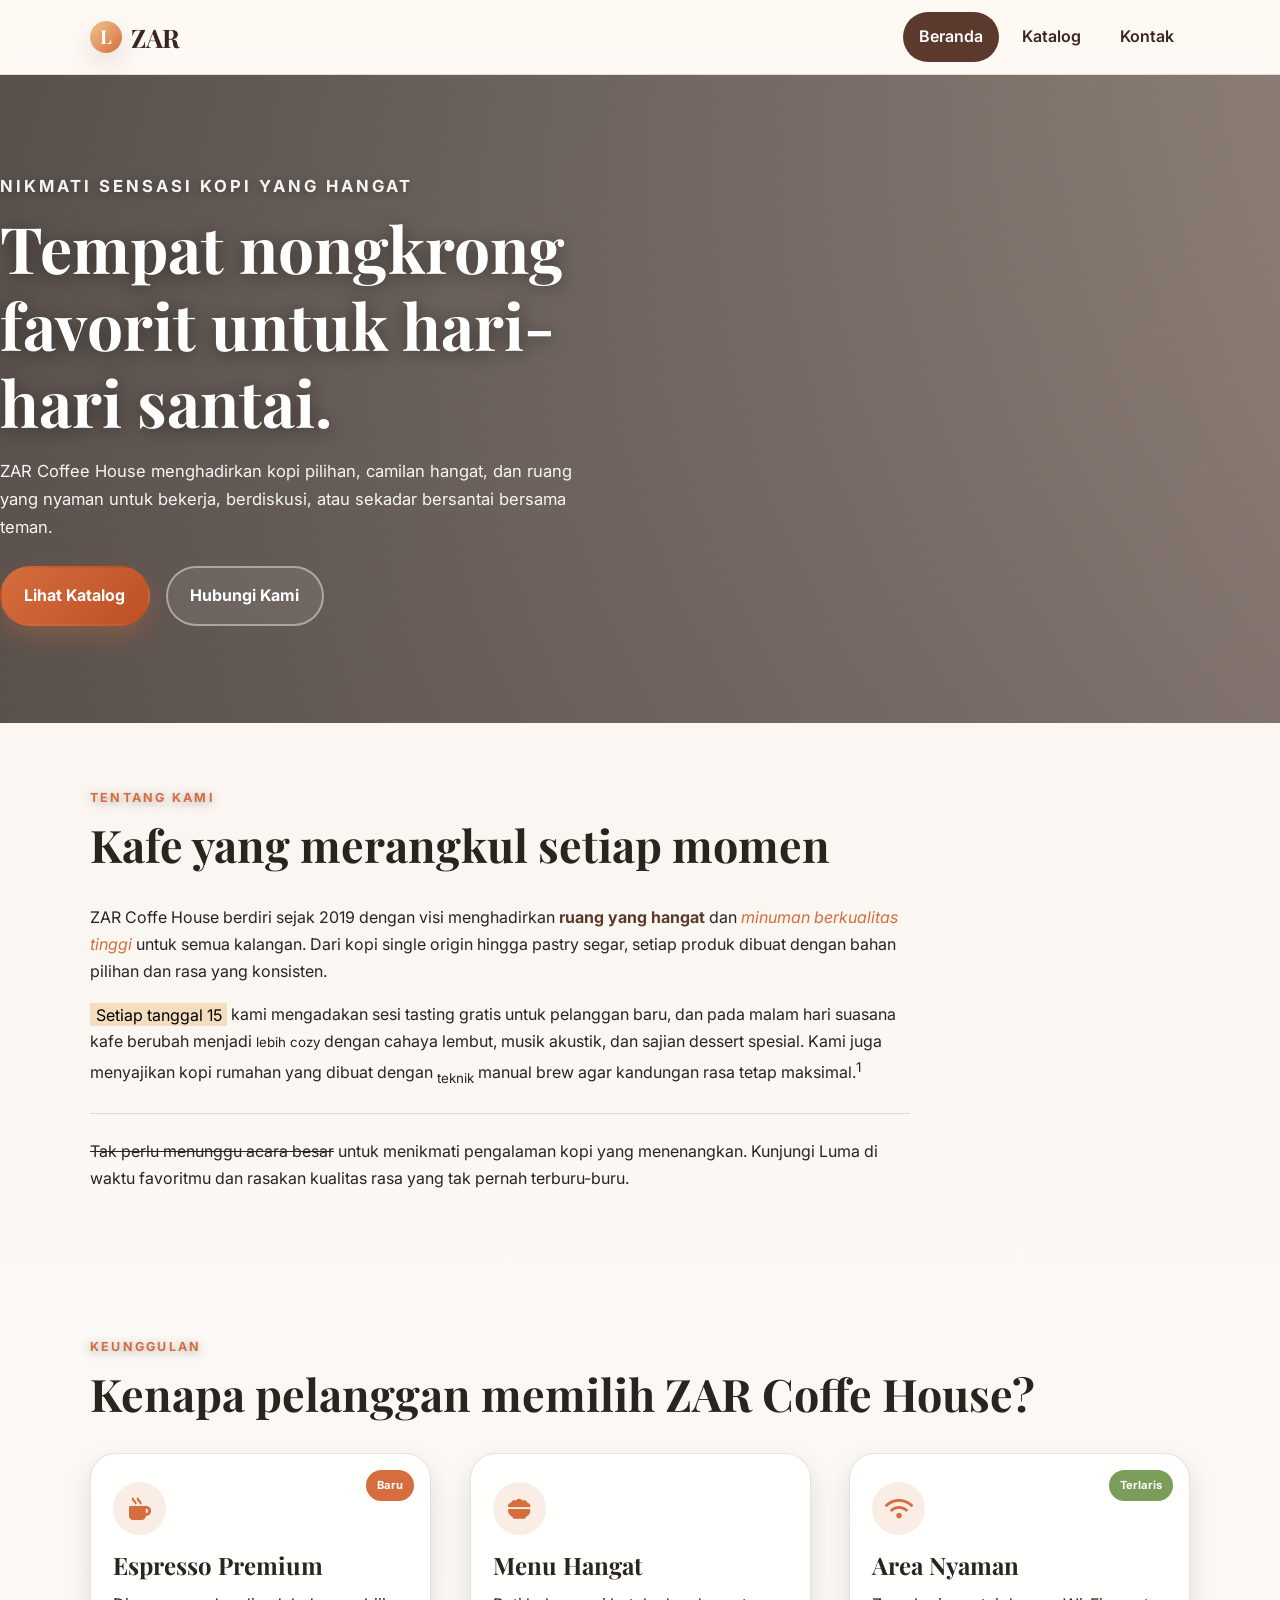
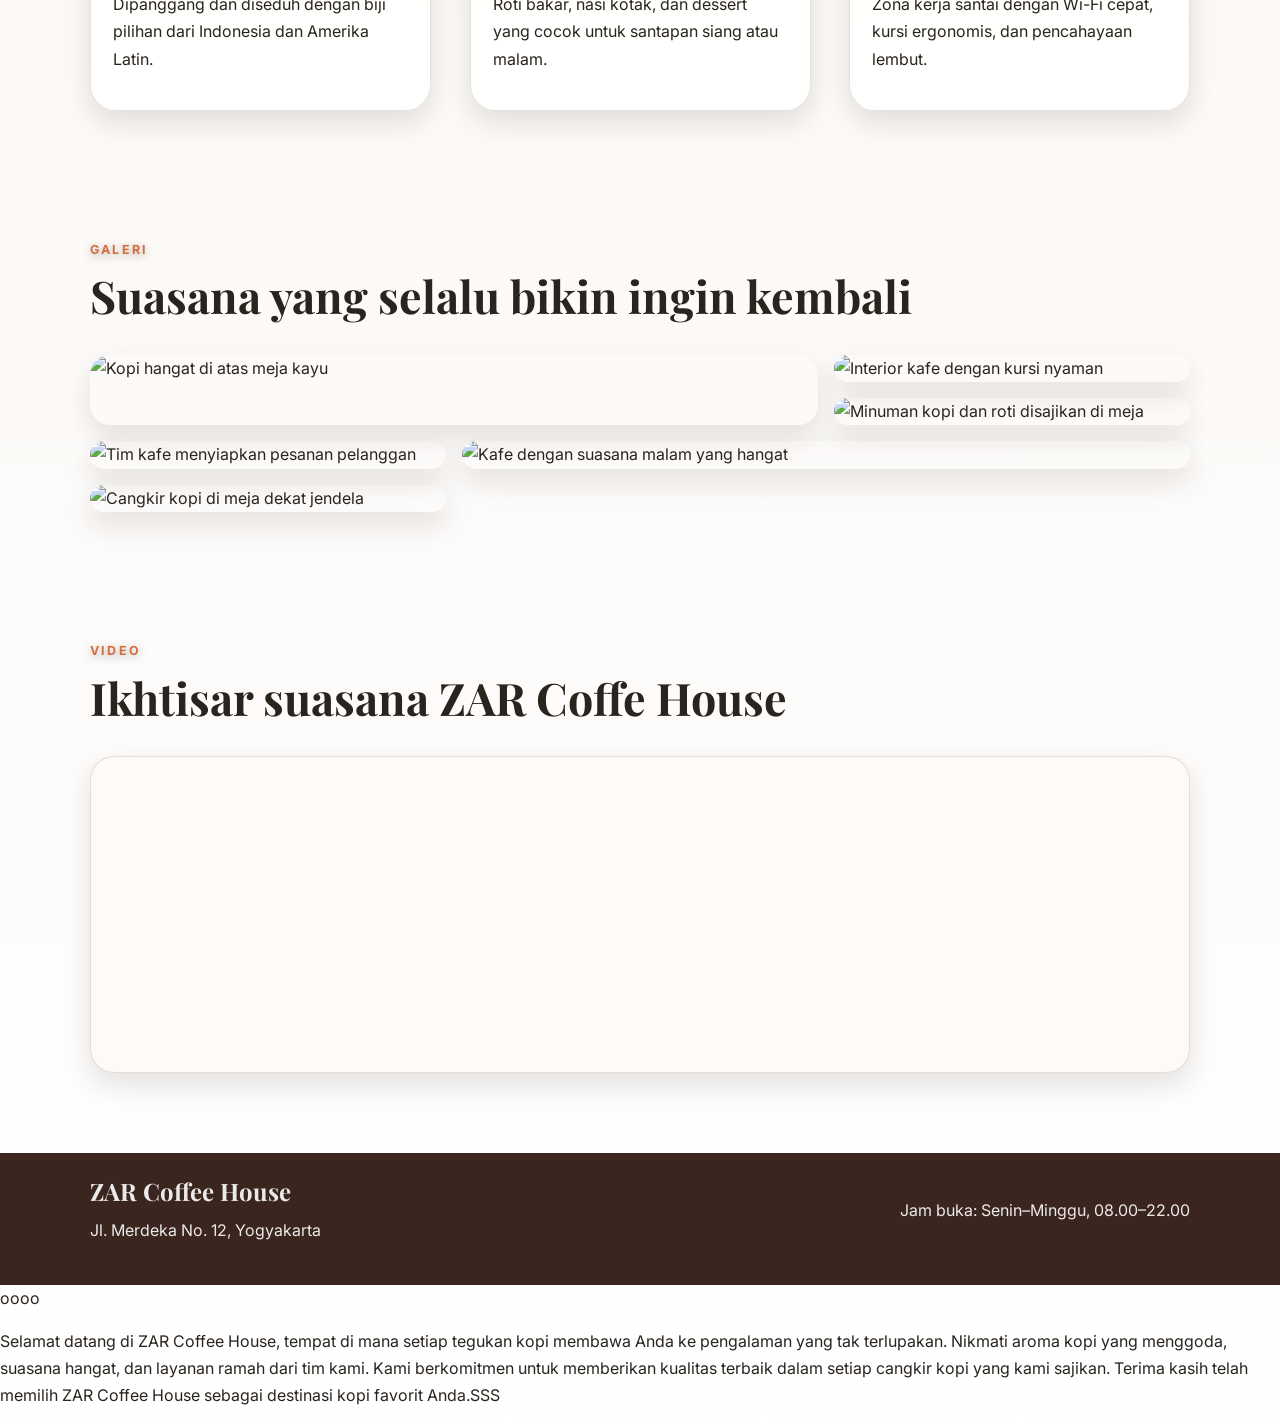
==== index.html @ 1b208d30 "feat: Add initial website structure and styles for ZAR Coffee House - Create main HTML pages: index." ====
<!DOCTYPE html>
<html lang="id">

<head>
  <meta charset="UTF-8" />
  <title>Beranda | ZAR Coffee House</title>
  <meta name="description"
    content="Luma Coffee House adalah kafe modern yang menghadirkan kopi spesial, makanan hangat, dan suasana santai untuk semua kalangan." />
  <meta name="viewport" content="width=device-width, initial-scale=1.0" />
  <link rel="icon" type="image/svg+xml" href="favicon.svg" />
  <link rel="preconnect" href="https://fonts.googleapis.com" />
  <link rel="preconnect" href="https://fonts.gstatic.com" crossorigin />
  <link
    href="https://fonts.googleapis.com/css2?family=Playfair+Display:wght@600;700;800&family=Inter:wght@400;500;600;700&display=swap"
    rel="stylesheet" />
  <link rel="stylesheet" href="https://cdnjs.cloudflare.com/ajax/libs/font-awesome/6.5.2/css/all.min.css"
    crossorigin="anonymous" referrerpolicy="no-referrer" />
  <link rel="stylesheet" href="bulan1.css" />
</head>

<body id="top">
  <header class="site-header">
    <div class="container nav-wrap">
      <a class="brand" href="index.html" aria-label="Beranda Luma Coffee House">
        <span class="brand-mark">L</span>
        ZAR
      </a>
      <nav class="main-nav" aria-label="Navigasi utama">
        <ul>
          <li><a href="index.html" class="active">Beranda</a></li>
          <li><a href="katalog.html">Katalog</a></li>
          <li><a href="kontak.html">Kontak</a></li>
        </ul>
      </nav>
    </div>
  </header>

  <main>
    <section class="hero">
      <div class="hero-overlay"></div>
      <div class="container hero-content">
        <p class="eyebrow">Nikmati sensasi kopi yang hangat</p>
        <h1>Tempat nongkrong favorit untuk hari-hari santai.</h1>
        <p>
          ZAR Coffee House menghadirkan kopi pilihan, camilan hangat, dan ruang
          yang nyaman untuk bekerja, berdiskusi, atau sekadar bersantai bersama
          teman.
        </p>
        <div class="cta-group">
          <a href="katalog.html" class="btn btn-primary">Lihat Katalog</a>
          <a href="kontak.html" class="btn btn-secondary">Hubungi Kami</a>
        </div>
      </div>
    </section>

    <section class="about section-wrap" aria-labelledby="about-title">
      <div class="container">
        <div class="section-heading">
          <p class="eyebrow eyebrow-dark">Tentang kami</p>
          <h2 id="about-title">Kafe yang merangkul setiap momen</h2>
        </div>
        <div class="about-copy">
          <p>
            ZAR Coffe House berdiri sejak 2019 dengan visi menghadirkan <strong>ruang yang hangat</strong>
            dan <em>minuman berkualitas tinggi</em> untuk semua kalangan. Dari kopi single origin
            hingga pastry segar, setiap produk dibuat dengan bahan pilihan dan rasa yang konsisten.
          </p>
          <p>
            <mark>Setiap tanggal 15</mark> kami mengadakan sesi tasting gratis untuk pelanggan baru, dan
            pada malam hari suasana kafe berubah menjadi <small>lebih cozy</small> dengan cahaya lembut,
            musik akustik, dan sajian dessert spesial. Kami juga menyajikan kopi rumahan yang dibuat
            dengan <sub>teknik</sub> manual brew agar kandungan rasa tetap maksimal.<sup>1</sup>
          </p>
          <hr />
          <p>
            <del>Tak perlu menunggu acara besar</del> untuk menikmati pengalaman kopi yang menenangkan.
            Kunjungi Luma di waktu favoritmu dan rasakan kualitas rasa yang tak pernah terburu-buru.
          </p>
        </div>
      </div>
    </section>

    <section class="features section-wrap" aria-labelledby="feature-title">
      <div class="container">
        <div class="section-heading">
          <p class="eyebrow eyebrow-dark">Keunggulan</p>
          <h2 id="feature-title">Kenapa pelanggan memilih ZAR Coffe House?</h2>
        </div>
        <div class="card-grid">
          <article class="feature-card">
            <span class="badge">Baru</span>
            <i class="fa-solid fa-mug-hot"></i>
            <h3>Espresso Premium</h3>
            <p>Dipanggang dan diseduh dengan biji pilihan dari Indonesia dan Amerika Latin.</p>
          </article>
          <article class="feature-card">
            <i class="fa-solid fa-bowl-food"></i>
            <h3>Menu Hangat</h3>
            <p>Roti bakar, nasi kotak, dan dessert yang cocok untuk santapan siang atau malam.</p>
          </article>
          <article class="feature-card">
            <span class="badge badge-alt">Terlaris</span>
            <i class="fa-solid fa-wifi"></i>
            <h3>Area Nyaman</h3>
            <p>Zona kerja santai dengan Wi-Fi cepat, kursi ergonomis, dan pencahayaan lembut.</p>
          </article>
        </div>
      </div>
    </section>

    <section class="gallery section-wrap" aria-labelledby="gallery-title">
      <div class="container">
        <div class="section-heading">
          <p class="eyebrow eyebrow-dark">Galeri</p>
          <h2 id="gallery-title">Suasana yang selalu bikin ingin kembali</h2>
        </div>
        <div class="gallery-grid">
          <figure class="gallery-item large">
            <img src="https://images.unsplash.com/photo-1509042239860-f550ce710b93?auto=format&fit=crop&w=900&q=80"
              alt="Kopi hangat di atas meja kayu" />
          </figure>
          <figure class="gallery-item">
            <img src="https://images.unsplash.com/photo-1442512595331-e89e73853f31?auto=format&fit=crop&w=900&q=80"
              alt="Interior kafe dengan kursi nyaman" />
          </figure>
          <figure class="gallery-item">
            <img src="https://images.unsplash.com/photo-1495474472287-4d71bcdd2085?auto=format&fit=crop&w=900&q=80"
              alt="Minuman kopi dan roti disajikan di meja" />
          </figure>
          <figure class="gallery-item">
            <img src="https://images.unsplash.com/photo-1554118811-1e0d58224f24?auto=format&fit=crop&w=900&q=80"
              alt="Tim kafe menyiapkan pesanan pelanggan" />
          </figure>
          <figure class="gallery-item wide">
            <img src="https://images.unsplash.com/photo-1517248135467-4c7edcad34c4?auto=format&fit=crop&w=1200&q=80"
              alt="Kafe dengan suasana malam yang hangat" />
          </figure>
          <figure class="gallery-item">
            <img src="https://images.unsplash.com/photo-1521017432531-fbd92d768814?auto=format&fit=crop&w=900&q=80"
              alt="Cangkir kopi di meja dekat jendela" />
          </figure>
        </div>
      </div>
    </section>

    <section class="video-section section-wrap" aria-labelledby="video-title">
      <div class="container">
        <div class="section-heading">
          <p class="eyebrow eyebrow-dark">Video</p>
          <h2 id="video-title">Ikhtisar suasana ZAR Coffe House</h2>
        </div>
        <div class="video-wrapper">
          <iframe width="560" height="315" src="https://www.youtube.com/embed/1hJ4ZSvnM4g?si=KMGo0pihZCCD6wOI"
            title="YouTube video player" frameborder="0"
            allow="accelerometer; autoplay; clipboard-write; encrypted-media; gyroscope; picture-in-picture; web-share"
            referrerpolicy="strict-origin-when-cross-origin" allowfullscreen></iframe>
        </div>
      </div>
    </section>
  </main>

  <footer class="site-footer">
    <div class="container footer-wrap">
      <div>
        <h3>ZAR Coffee House</h3>
        <p>Jl. Merdeka No. 12, Yogyakarta</p>
      </div>
      <div>
        <p>Jam buka: Senin–Minggu, 08.00–22.00</p>
      </div>
    </div>
  </footer>
  <p>oooo</p>
    Selamat datang di ZAR Coffee House, tempat di mana setiap tegukan kopi membawa Anda ke pengalaman yang tak terlupakan. Nikmati aroma kopi yang menggoda, suasana hangat, dan layanan ramah dari tim kami. Kami berkomitmen untuk memberikan kualitas terbaik dalam setiap cangkir kopi yang kami sajikan. Terima kasih telah memilih ZAR Coffee House sebagai destinasi kopi favorit Anda.SSS
  </p>
</body>

</html>
---- bulan1.css ----
/* ===== Reset & Variabel ===== */
* {
  box-sizing: border-box;
  margin: 0;
  padding: 0;
}

:root {
  --bg: #f8f1ea;
  --bg-soft: #fffaf5;
  --primary: #5b3a2d;
  --primary-dark: #3b261f;
  --accent: #d56d3d;
  --secondary: #f0c68c;
  --text: #2a241f;
  --muted: #6b5a50;
  --card: rgba(255, 255, 255, 0.9);
  --shadow: 0 12px 28px rgba(35, 21, 15, 0.12);
  --line: rgba(91, 58, 45, 0.15);
  --white: #ffffff;
}

html {
  scroll-behavior: smooth;
}

body {
  font-family: "Inter", "Segoe UI", sans-serif;
  background: linear-gradient(180deg, rgba(248, 241, 234, 0.9), rgba(255, 255, 255, 1));
  color: var(--text);
  line-height: 1.7;
  text-rendering: optimizeLegibility;
}

img,
iframe,
video,
audio {
  display: block;
  max-width: 100%;
}

a {
  color: var(--primary);
  text-decoration: none;
  transition: all 0.3s ease;
}

a:hover,
a:focus {
  color: var(--accent);
}

button,
input,
textarea,
select {
  font: inherit;
}

p {
  margin-bottom: 1rem;
}

::selection {
  background: rgba(213, 109, 61, 0.18);
}

::placeholder {
  color: #8f7a6f;
}

.container {
  width: min(1100px, 92%);
  margin: 0 auto;
}

.section-wrap {
  padding: 4rem 0;
}

.eyebrow {
  font-size: 0.78rem;
  letter-spacing: 0.18em;
  text-transform: uppercase;
  font-weight: 700;
  color: var(--secondary);
  margin-bottom: 0.6rem;
}

.eyebrow-dark {
  color: var(--accent);
}

.section-heading {
  margin-bottom: 2rem;
}

h1,
h2,
h3,
.brand {
  font-family: "Playfair Display", Georgia, serif;
  line-height: 1.2;
}

h1 {
  font-size: clamp(2.2rem, 5vw, 4rem);
  margin-bottom: 1rem;
}

h2 {
  font-size: clamp(1.8rem, 3.5vw, 2.8rem);
  margin-bottom: 0.9rem;
}

h3 {
  font-size: 1.5rem;
  margin-bottom: 0.7rem;
}

/* ===== Header ===== */
.site-header {
  position: sticky;
  top: 0;
  z-index: 40;
  background: rgba(255, 250, 245, 0.9);
  border-bottom: 1px solid var(--line);
  backdrop-filter: blur(8px);
}

.nav-wrap {
  display: flex;
  align-items: center;
  justify-content: space-between;
  gap: 1rem;
  min-height: 74px;
}

.brand {
  display: inline-flex;
  align-items: center;
  gap: 0.55rem;
  font-size: 1.6rem;
  font-weight: 700;
  color: var(--primary-dark);
}

.brand-mark {
  display: inline-flex;
  align-items: center;
  justify-content: center;
  width: 2rem;
  height: 2rem;
  border-radius: 50%;
  background: linear-gradient(135deg, var(--secondary), var(--accent));
  color: var(--white);
  font-size: 1.2rem;
  font-weight: 700;
  box-shadow: var(--shadow);
}

.main-nav ul {
  display: flex;
  flex-wrap: wrap;
  align-items: center;
  gap: 0.45rem;
  list-style: none;
}

.main-nav a {
  display: inline-block;
  padding: 0.7rem 1rem;
  border-radius: 999px;
  font-weight: 600;
  color: var(--primary-dark);
}

.main-nav a.active,
.main-nav a:hover,
.main-nav a:focus {
  background: var(--primary);
  color: var(--white);
}

/* ===== Hero ===== */
.hero {
  position: relative;
  min-height: 72vh;
  display: flex;
  align-items: center;
  background-image: linear-gradient(135deg, rgba(31, 23, 18, 0.7), rgba(91, 58, 45, 0.42)),
    url("https://images.unsplash.com/photo-1504753793650-d4a2b783c15e?auto=format&fit=crop&w=1400&q=80");
  background-size: cover;
  background-position: center;
  background-repeat: no-repeat;
}

.hero-overlay {
  position: absolute;
  inset: 0;
  background: linear-gradient(180deg, rgba(25, 17, 14, 0.12), rgba(25, 17, 14, 0.35));
}

.hero-content {
  position: relative;
  z-index: 1;
  width: min(640px, 92%);
  margin-left: 0;
  color: var(--white);
  padding: 3rem 0;
}

.hero-content h1 {
  text-shadow: 0 3px 18px rgba(0, 0, 0, 0.45);
}

.hero-content p {
  max-width: 38rem;
  color: rgba(255, 255, 255, 0.94);
  font-size: 1.04rem;
}

.eyebrow,
.hero-content .eyebrow {
  text-shadow: 0 2px 10px rgba(0, 0, 0, 0.35);
}

.cta-group {
  display: flex;
  flex-wrap: wrap;
  gap: 1rem;
  margin-top: 1.5rem;
}

.btn {
  display: inline-flex;
  align-items: center;
  justify-content: center;
  min-height: 48px;
  padding: 0.9rem 1.4rem;
  border: 2px solid transparent;
  border-radius: 999px;
  font-weight: 700;
  transition: transform 0.3s ease, box-shadow 0.3s ease;
}

.btn:hover,
.btn:focus,
.btn:active {
  transform: translateY(-2px);
}

.btn-primary {
  background: linear-gradient(135deg, var(--accent), #bd4f26);
  color: var(--white);
  box-shadow: 0 10px 24px rgba(213, 109, 61, 0.3);
}

.btn-secondary {
  background: rgba(255, 255, 255, 0.08);
  border-color: rgba(255, 255, 255, 0.42);
  color: var(--white);
}

/* ===== About ===== */
.about-copy {
  max-width: 820px;
}

.about-copy strong {
  color: var(--primary);
}

.about-copy em {
  color: var(--accent);
}

.about-copy mark {
  background: rgba(240, 198, 140, 0.5);
  padding: 0.1rem 0.35rem;
}

.about-copy hr {
  border: 0;
  border-top: 1px solid var(--line);
  margin: 1.5rem 0;
}

/* ===== Feature cards ===== */
.card-grid {
  display: flex;
  flex-wrap: wrap;
  gap: 1.5rem;
}

.feature-card {
  position: relative;
  flex: 1 1 250px;
  min-height: 240px;
  padding: 1.8rem 1.4rem 1.3rem;
  background: var(--card);
  border: 1px solid var(--line);
  border-radius: 1.6rem;
  box-shadow: var(--shadow);
  transition: transform 0.3s ease, box-shadow 0.3s ease;
}

.feature-card:hover {
  transform: translateY(-6px);
  box-shadow: 0 18px 35px rgba(35, 21, 15, 0.15);
}

.feature-card i {
  display: inline-flex;
  justify-content: center;
  align-items: center;
  width: 3.3rem;
  height: 3.3rem;
  border-radius: 50%;
  margin-bottom: 1rem;
  background: rgba(213, 109, 61, 0.12);
  color: var(--accent);
  font-size: 1.4rem;
}

.badge {
  position: absolute;
  top: 1rem;
  right: 1rem;
  padding: 0.38rem 0.7rem;
  border-radius: 999px;
  background: var(--accent);
  color: var(--white);
  font-size: 0.7rem;
  font-weight: 700;
}

.badge-alt {
  background: #7a9d5a;
}

/* ===== Gallery ===== */
.gallery-grid {
  display: grid;
  grid-template-columns: 1fr;
  gap: 1rem;
}

.gallery-item {
  overflow: hidden;
  border-radius: 1.25rem;
  box-shadow: var(--shadow);
}

.gallery-item img {
  width: 100%;
  height: 100%;
  object-fit: cover;
  transition: transform 0.5s ease;
}

.gallery-item:hover img {
  transform: scale(1.05);
}

.gallery-item.large {
  grid-column: span 1;
}

.gallery-item.wide {
  grid-column: span 1;
}

/* ===== Video ===== */
.video-wrapper,
.map-wrapper {
  position: relative;
  overflow: hidden;
  border-radius: 1.5rem;
  box-shadow: var(--shadow);
  border: 1px solid var(--line);
  background: var(--bg-soft);
}

.video-wrapper iframe,
.map-wrapper iframe {
  width: 100%;
  min-height: 280px;
  border: 0;
}

/* ===== Katalog ===== */
.catalog-intro {
  padding-bottom: 0.8rem;
}

.catalog-page {
  display: grid;
  grid-template-areas:
    "intro"
    "konten"
    "sidebar";
}

.catalog-intro {
  grid-area: intro;
}

.catalog-grid {
  display: grid;
  grid-template-areas:
    "konten"
    "sidebar";
  gap: 1.5rem;
}

.catalog-content,
.catalog-sidebar {
  background: var(--card);
  border: 1px solid var(--line);
  border-radius: 1.5rem;
  padding: 1.5rem;
  box-shadow: var(--shadow);
}

.catalog-content {
  grid-area: konten;
}

.catalog-sidebar {
  grid-area: sidebar;
}

.table-wrapper {
  overflow-x: auto;
  margin-top: 1rem;
}

table {
  width: 100%;
  min-width: 620px;
  border-collapse: collapse;
  background: var(--white);
  border-radius: 1rem;
  overflow: hidden;
}

thead th {
  background: var(--primary);
  color: var(--white);
  padding: 0.9rem 0.7rem;
  text-align: left;
}

tbody td {
  padding: 0.8rem 0.7rem;
  border-bottom: 1px solid var(--line);
}

tbody tr:nth-child(even) {
  background: rgba(240, 198, 140, 0.12);
}

.catalog-sidebar ul,
.catalog-sidebar ol {
  margin-left: 1.2rem;
  padding-top: 0.5rem;
}

.catalog-sidebar section + section {
  margin-top: 1.75rem;
}

.product-grid {
  display: grid;
  grid-template-columns: 1fr;
  gap: 1.25rem;
}

.product-card {
  background: var(--card);
  border: 1px solid var(--line);
  border-radius: 1.3rem;
  overflow: hidden;
  box-shadow: var(--shadow);
}

.product-card img {
  width: 100%;
  height: 260px;
  object-fit: cover;
}

.product-card figcaption {
  padding: 1rem 1.1rem;
  font-weight: 700;
  color: var(--primary-dark);
}

.media-grid {
  display: grid;
  gap: 1.5rem;
}

audio,
video {
  width: 100%;
  border-radius: 1rem;
  background: var(--primary-dark);
}

/* ===== Kontak ===== */
.contact-grid {
  display: grid;
  gap: 1.5rem;
}

.contact-info,
.contact-form-wrap {
  background: var(--card);
  border: 1px solid var(--line);
  border-radius: 1.5rem;
  padding: 1.5rem;
  box-shadow: var(--shadow);
}

.contact-list {
  list-style: none;
  margin-top: 1rem;
}

.contact-list li {
  display: flex;
  align-items: center;
  gap: 0.7rem;
  padding: 0.75rem 0;
  border-bottom: 1px solid var(--line);
}

.contact-list i {
  width: 1.8rem;
  color: var(--accent);
}

.contact-form {
  display: grid;
  gap: 1rem;
}

.form-row,
fieldset {
  display: grid;
  gap: 0.5rem;
}

label,
legend {
  font-weight: 600;
  color: var(--primary-dark);
}

input,
textarea,
select {
  width: 100%;
  padding: 0.8rem 0.9rem;
  border: 1px solid rgba(91, 58, 45, 0.2);
  border-radius: 0.8rem;
  background: rgba(255, 255, 255, 0.75);
  color: var(--text);
}

input:focus,
textarea:focus,
select:focus {
  border-color: var(--accent);
  outline: 2px solid rgba(213, 109, 61, 0.18);
}

fieldset {
  border: 1px solid rgba(91, 58, 45, 0.18);
  border-radius: 1rem;
  padding: 1rem;
}

fieldset label {
  display: flex;
  align-items: center;
  gap: 0.5rem;
  font-weight: 500;
}

.checkbox-group {
  align-items: start;
}

.checkbox-group label {
  display: flex;
  align-items: center;
  gap: 0.5rem;
}

.button-row {
  display: flex;
  flex-wrap: wrap;
  gap: 0.8rem;
  margin-top: 0.5rem;
}

/* ===== Footer ===== */
.site-footer {
  background: var(--primary-dark);
  color: rgba(255, 255, 255, 0.9);
  padding: 1.5rem 0;
  margin-top: 1rem;
}

.footer-wrap {
  display: flex;
  flex-wrap: wrap;
  justify-content: space-between;
  gap: 1rem;
  align-items: center;
}

.site-footer a {
  color: var(--secondary);
}

/* ===== Pseudo elements ===== */
.catalog-sidebar section h3::before {
  content: "• ";
  color: var(--accent);
}

.contact-info h2::first-letter,
.catalog-content h2::first-letter,
.contact-form-wrap h2::first-letter {
  color: var(--accent);
}

/* ===== Responsive ===== */
@media (min-width: 768px) {
  .gallery-grid {
    grid-template-columns: repeat(2, minmax(0, 1fr));
  }

  .gallery-item.large {
    grid-column: span 2;
  }

  .gallery-item.wide {
    grid-column: span 2;
  }

  .catalog-page {
    grid-template-areas:
      "intro"
      "konten sidebar";
  }

  .catalog-grid {
    grid-template-areas:
      "konten sidebar";
    grid-template-columns: 2.2fr 1fr;
  }

  .product-grid {
    grid-template-columns: repeat(3, minmax(0, 1fr));
  }

  .media-grid,
  .contact-grid {
    grid-template-columns: 1fr 1.2fr;
  }
}

@media (min-width: 1024px) {
  .gallery-grid {
    grid-template-columns: repeat(3, minmax(0, 1fr));
  }

  .gallery-item.large {
    grid-column: span 2;
    grid-row: span 2;
  }

  .gallery-item.wide {
    grid-column: span 2;
  }

  .card-grid {
    justify-content: space-between;
  }

  .feature-card {
    flex: 0 1 31%;
  }
}

@media (max-width: 520px) {
  .nav-wrap {
    flex-direction: column;
    justify-content: center;
    padding: 0.85rem 0;
  }

  .main-nav ul {
    justify-content: center;
  }

  .cta-group {
    flex-direction: column;
    align-items: stretch;
  }

  .btn {
    width: 100%;
  }
}
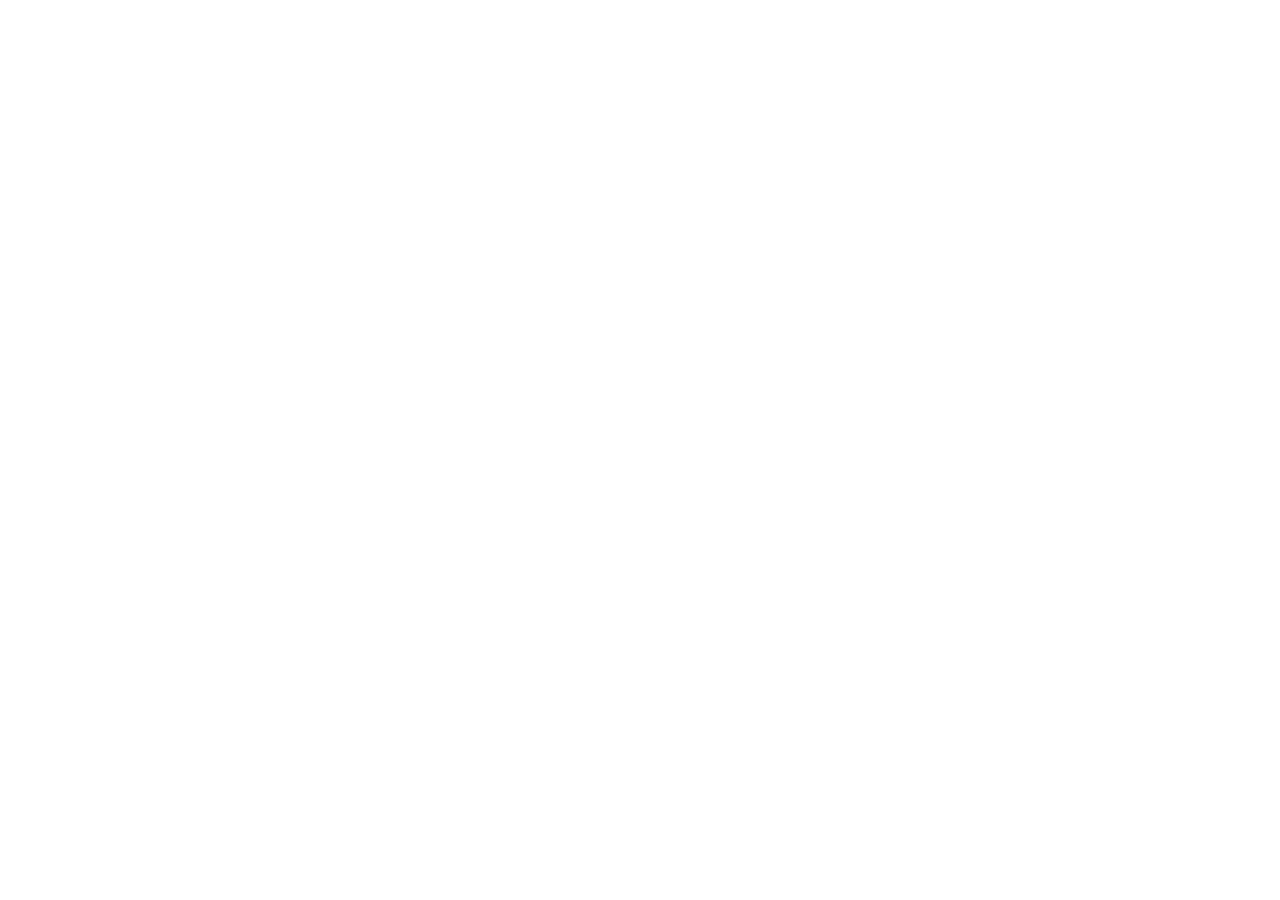
==== commit edfb032c: "commitkedua" ====
--- a/index.html
+++ b/index.html
@@ -1,178 +1,12 @@
 <!DOCTYPE html>
-<html lang="id">
-
+<html lang="en">
 <head>
-  <meta charset="UTF-8" />
-  <title>Beranda | ZAR Coffee House</title>
-  <meta name="description"
-    content="Luma Coffee House adalah kafe modern yang menghadirkan kopi spesial, makanan hangat, dan suasana santai untuk semua kalangan." />
-  <meta name="viewport" content="width=device-width, initial-scale=1.0" />
-  <link rel="icon" type="image/svg+xml" href="favicon.svg" />
-  <link rel="preconnect" href="https://fonts.googleapis.com" />
-  <link rel="preconnect" href="https://fonts.gstatic.com" crossorigin />
-  <link
-    href="https://fonts.googleapis.com/css2?family=Playfair+Display:wght@600;700;800&family=Inter:wght@400;500;600;700&display=swap"
-    rel="stylesheet" />
-  <link rel="stylesheet" href="https://cdnjs.cloudflare.com/ajax/libs/font-awesome/6.5.2/css/all.min.css"
-    crossorigin="anonymous" referrerpolicy="no-referrer" />
-  <link rel="stylesheet" href="bulan1.css" />
+    <meta charset="UTF-8">
+    <meta name="viewport" content="width=device-width, initial-scale=1.0">
+    <title>Document</title>
 </head>
-
-<body id="top">
-  <header class="site-header">
-    <div class="container nav-wrap">
-      <a class="brand" href="index.html" aria-label="Beranda Luma Coffee House">
-        <span class="brand-mark">L</span>
-        ZAR
-      </a>
-      <nav class="main-nav" aria-label="Navigasi utama">
-        <ul>
-          <li><a href="index.html" class="active">Beranda</a></li>
-          <li><a href="katalog.html">Katalog</a></li>
-          <li><a href="kontak.html">Kontak</a></li>
-        </ul>
-      </nav>
-    </div>
-  </header>
-
-  <main>
-    <section class="hero">
-      <div class="hero-overlay"></div>
-      <div class="container hero-content">
-        <p class="eyebrow">Nikmati sensasi kopi yang hangat</p>
-        <h1>Tempat nongkrong favorit untuk hari-hari santai.</h1>
-        <p>
-          ZAR Coffee House menghadirkan kopi pilihan, camilan hangat, dan ruang
-          yang nyaman untuk bekerja, berdiskusi, atau sekadar bersantai bersama
-          teman.
-        </p>
-        <div class="cta-group">
-          <a href="katalog.html" class="btn btn-primary">Lihat Katalog</a>
-          <a href="kontak.html" class="btn btn-secondary">Hubungi Kami</a>
-        </div>
-      </div>
-    </section>
-
-    <section class="about section-wrap" aria-labelledby="about-title">
-      <div class="container">
-        <div class="section-heading">
-          <p class="eyebrow eyebrow-dark">Tentang kami</p>
-          <h2 id="about-title">Kafe yang merangkul setiap momen</h2>
-        </div>
-        <div class="about-copy">
-          <p>
-            ZAR Coffe House berdiri sejak 2019 dengan visi menghadirkan <strong>ruang yang hangat</strong>
-            dan <em>minuman berkualitas tinggi</em> untuk semua kalangan. Dari kopi single origin
-            hingga pastry segar, setiap produk dibuat dengan bahan pilihan dan rasa yang konsisten.
-          </p>
-          <p>
-            <mark>Setiap tanggal 15</mark> kami mengadakan sesi tasting gratis untuk pelanggan baru, dan
-            pada malam hari suasana kafe berubah menjadi <small>lebih cozy</small> dengan cahaya lembut,
-            musik akustik, dan sajian dessert spesial. Kami juga menyajikan kopi rumahan yang dibuat
-            dengan <sub>teknik</sub> manual brew agar kandungan rasa tetap maksimal.<sup>1</sup>
-          </p>
-          <hr />
-          <p>
-            <del>Tak perlu menunggu acara besar</del> untuk menikmati pengalaman kopi yang menenangkan.
-            Kunjungi Luma di waktu favoritmu dan rasakan kualitas rasa yang tak pernah terburu-buru.
-          </p>
-        </div>
-      </div>
-    </section>
-
-    <section class="features section-wrap" aria-labelledby="feature-title">
-      <div class="container">
-        <div class="section-heading">
-          <p class="eyebrow eyebrow-dark">Keunggulan</p>
-          <h2 id="feature-title">Kenapa pelanggan memilih ZAR Coffe House?</h2>
-        </div>
-        <div class="card-grid">
-          <article class="feature-card">
-            <span class="badge">Baru</span>
-            <i class="fa-solid fa-mug-hot"></i>
-            <h3>Espresso Premium</h3>
-            <p>Dipanggang dan diseduh dengan biji pilihan dari Indonesia dan Amerika Latin.</p>
-          </article>
-          <article class="feature-card">
-            <i class="fa-solid fa-bowl-food"></i>
-            <h3>Menu Hangat</h3>
-            <p>Roti bakar, nasi kotak, dan dessert yang cocok untuk santapan siang atau malam.</p>
-          </article>
-          <article class="feature-card">
-            <span class="badge badge-alt">Terlaris</span>
-            <i class="fa-solid fa-wifi"></i>
-            <h3>Area Nyaman</h3>
-            <p>Zona kerja santai dengan Wi-Fi cepat, kursi ergonomis, dan pencahayaan lembut.</p>
-          </article>
-        </div>
-      </div>
-    </section>
-
-    <section class="gallery section-wrap" aria-labelledby="gallery-title">
-      <div class="container">
-        <div class="section-heading">
-          <p class="eyebrow eyebrow-dark">Galeri</p>
-          <h2 id="gallery-title">Suasana yang selalu bikin ingin kembali</h2>
-        </div>
-        <div class="gallery-grid">
-          <figure class="gallery-item large">
-            <img src="https://images.unsplash.com/photo-1509042239860-f550ce710b93?auto=format&fit=crop&w=900&q=80"
-              alt="Kopi hangat di atas meja kayu" />
-          </figure>
-          <figure class="gallery-item">
-            <img src="https://images.unsplash.com/photo-1442512595331-e89e73853f31?auto=format&fit=crop&w=900&q=80"
-              alt="Interior kafe dengan kursi nyaman" />
-          </figure>
-          <figure class="gallery-item">
-            <img src="https://images.unsplash.com/photo-1495474472287-4d71bcdd2085?auto=format&fit=crop&w=900&q=80"
-              alt="Minuman kopi dan roti disajikan di meja" />
-          </figure>
-          <figure class="gallery-item">
-            <img src="https://images.unsplash.com/photo-1554118811-1e0d58224f24?auto=format&fit=crop&w=900&q=80"
-              alt="Tim kafe menyiapkan pesanan pelanggan" />
-          </figure>
-          <figure class="gallery-item wide">
-            <img src="https://images.unsplash.com/photo-1517248135467-4c7edcad34c4?auto=format&fit=crop&w=1200&q=80"
-              alt="Kafe dengan suasana malam yang hangat" />
-          </figure>
-          <figure class="gallery-item">
-            <img src="https://images.unsplash.com/photo-1521017432531-fbd92d768814?auto=format&fit=crop&w=900&q=80"
-              alt="Cangkir kopi di meja dekat jendela" />
-          </figure>
-        </div>
-      </div>
-    </section>
-
-    <section class="video-section section-wrap" aria-labelledby="video-title">
-      <div class="container">
-        <div class="section-heading">
-          <p class="eyebrow eyebrow-dark">Video</p>
-          <h2 id="video-title">Ikhtisar suasana ZAR Coffe House</h2>
-        </div>
-        <div class="video-wrapper">
-          <iframe width="560" height="315" src="https://www.youtube.com/embed/1hJ4ZSvnM4g?si=KMGo0pihZCCD6wOI"
-            title="YouTube video player" frameborder="0"
-            allow="accelerometer; autoplay; clipboard-write; encrypted-media; gyroscope; picture-in-picture; web-share"
-            referrerpolicy="strict-origin-when-cross-origin" allowfullscreen></iframe>
-        </div>
-      </div>
-    </section>
-  </main>
-
-  <footer class="site-footer">
-    <div class="container footer-wrap">
-      <div>
-        <h3>ZAR Coffee House</h3>
-        <p>Jl. Merdeka No. 12, Yogyakarta</p>
-      </div>
-      <div>
-        <p>Jam buka: Senin–Minggu, 08.00–22.00</p>
-      </div>
-    </div>
-  </footer>
-  <p>oooo</p>
-    Selamat datang di ZAR Coffee House, tempat di mana setiap tegukan kopi membawa Anda ke pengalaman yang tak terlupakan. Nikmati aroma kopi yang menggoda, suasana hangat, dan layanan ramah dari tim kami. Kami berkomitmen untuk memberikan kualitas terbaik dalam setiap cangkir kopi yang kami sajikan. Terima kasih telah memilih ZAR Coffee House sebagai destinasi kopi favorit Anda.SSS
-  </p>
+<body>
+    <script src="day32.js"></script>
+    
 </body>
-
 </html>
